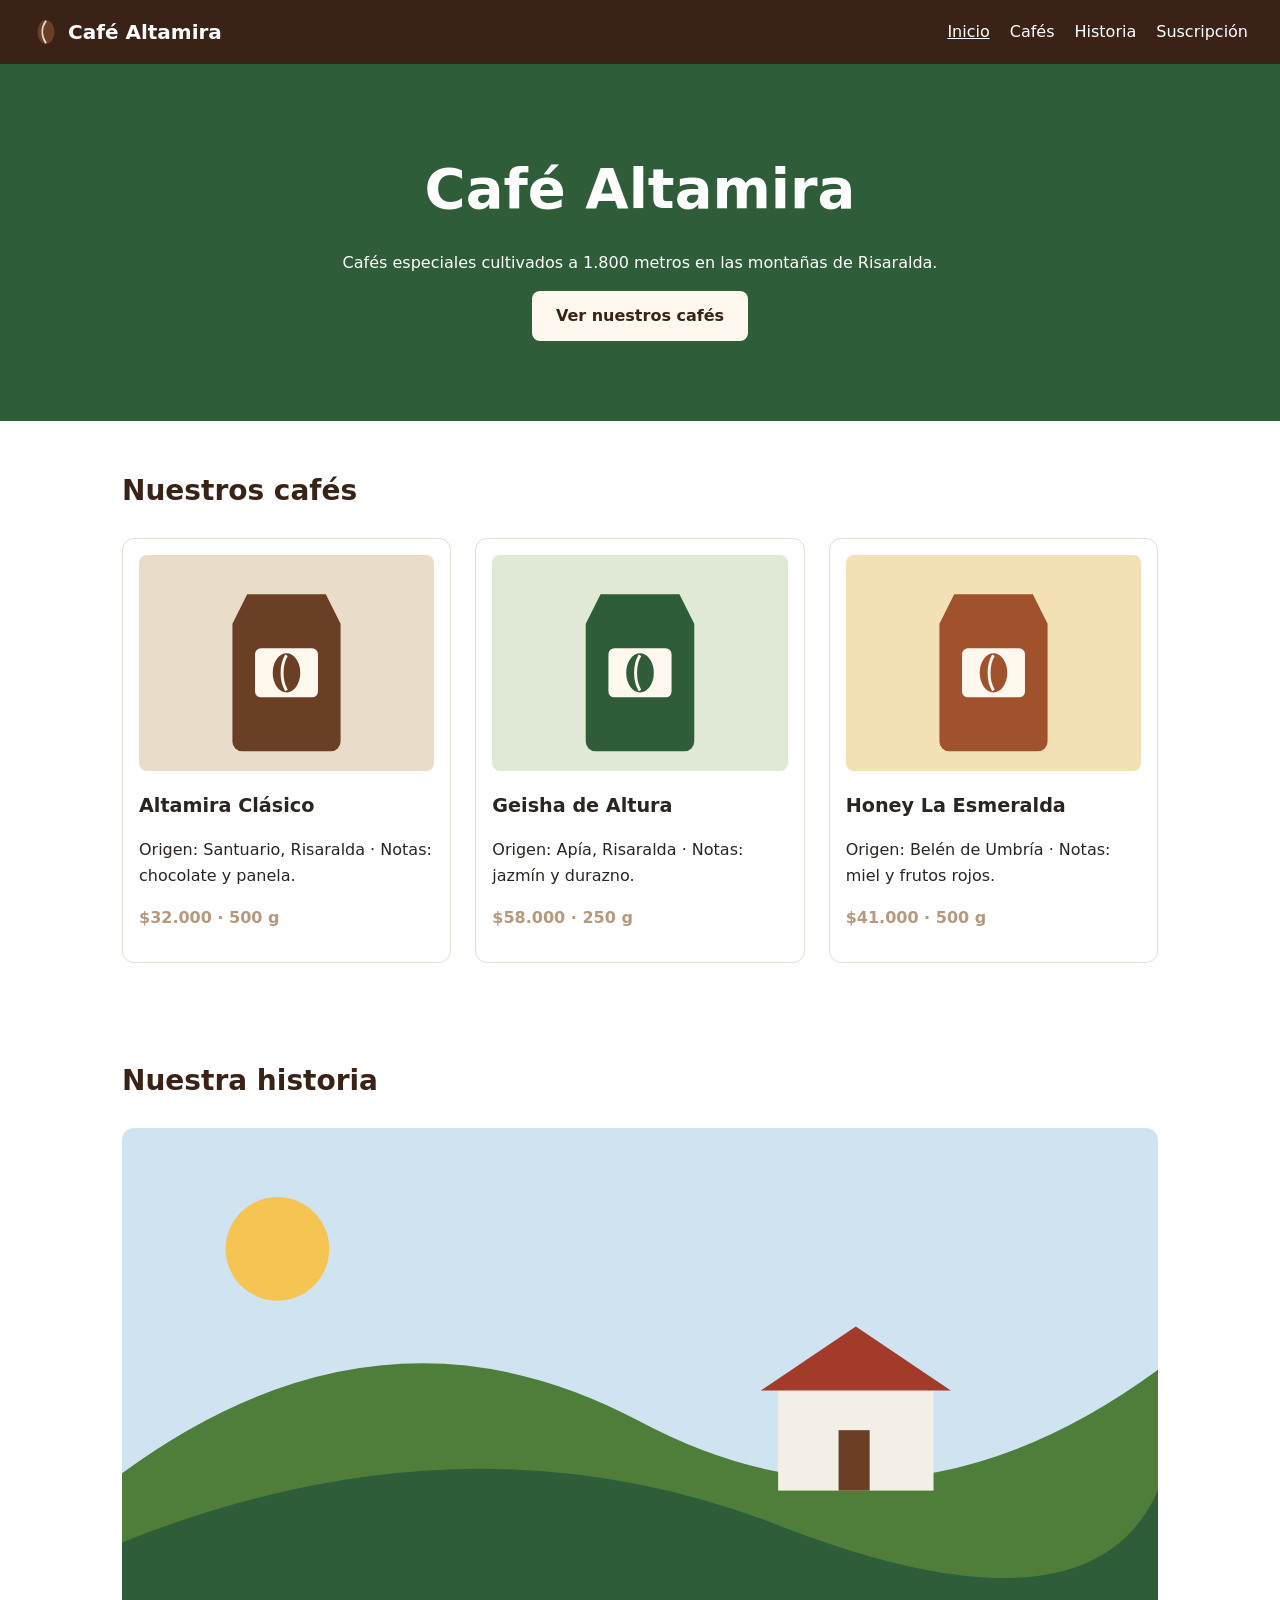
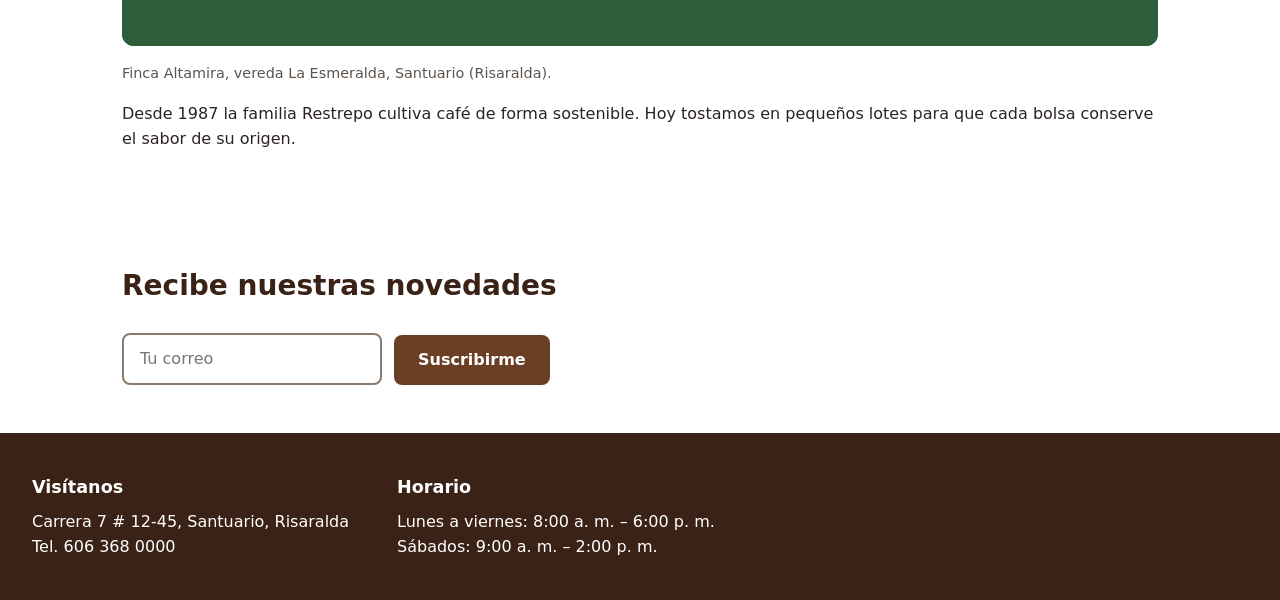
==== cafe-altamira/index.html @ 5936d172 "primer commit" ====
<!DOCTYPE html>
<html lang="es">
<head>
  <meta charset="UTF-8">
  <meta name="viewport" content="width=device-width, initial-scale=1.0">
  <title>Café Altamira · Cafés especiales del Eje Cafetero</title>
  <link rel="stylesheet" href="css/estilos.css">
</head>
<body>
  <!-- ============================================================
       TODO G1 (parte 1): el PRIMER elemento del body debe ser un enlace
       "Saltar al contenido" con class="saltar" que lleve a #contenido.
       ============================================================ -->

  <!-- ============================================================
       EJEMPLO RESUELTO 1 · Encabezado y navegación
       - <header> es un landmark: el lector de pantalla lo anuncia como "banner".
       - <nav> con aria-label distingue este menú de otros menús de la página.
       - Los enlaces van en una lista <ul>: el lector anuncia "lista, 4 elementos".
       ============================================================ -->
  <header class="encabezado">
    <a class="logo" href="index.html">
      <img src="img/grano.svg" alt="" width="28" height="28">
      Café Altamira
    </a>
    <nav aria-label="Principal">
      <ul class="menu">
        <li><a href="index.html" aria-current="page">Inicio</a></li>
        <li><a href="#cafes">Cafés</a></li>
        <li><a href="#historia">Historia</a></li>
        <li><a href="#suscripcion">Suscripción</a></li>
      </ul>
    </nav>
  </header>

  <!-- TODO G1 (parte 2): este div es el contenido principal.
       Conviértelo en <main id="contenido"> (y cierra con </main>). -->
  <div class="contenido">

    <!-- TODO G1 (parte 3): el título de la portada es un div con letra grande.
         Debe ser el ÚNICO <h1> de la página. -->
    <div class="hero">
      <div class="titulo-grande">Café Altamira</div>
      <p>Cafés especiales cultivados a 1.800 metros en las montañas de Risaralda.</p>
      <a class="boton" href="#cafes">Ver nuestros cafés</a>
    </div>

    <!-- ============================================================
         TODO G2 · Catálogo
         - El contenedor debe ser <section id="cafes"> con un <h2>.
         - Cada producto debe ser un <article> con el nombre en <h3>.
         - Cada imagen necesita un alt que describa el producto (no el nombre del archivo).
         ============================================================ -->
    <div class="seccion" id="cafes">
      <div class="subtitulo">Nuestros cafés</div>
      <div class="productos">
        <div class="producto">
          <img src="img/cafe-clasico.svg" width="300" height="220">
          <div class="nombre">Altamira Clásico</div>
          <p>Origen: Santuario, Risaralda · Notas: chocolate y panela.</p>
          <p class="precio">$32.000 · 500 g</p>
        </div>
        <div class="producto">
          <img src="img/cafe-geisha.svg" width="300" height="220">
          <div class="nombre">Geisha de Altura</div>
          <p>Origen: Apía, Risaralda · Notas: jazmín y durazno.</p>
          <p class="precio">$58.000 · 250 g</p>
        </div>
        <div class="producto">
          <img src="img/cafe-honey.svg" width="300" height="220">
          <div class="nombre">Honey La Esmeralda</div>
          <p>Origen: Belén de Umbría · Notas: miel y frutos rojos.</p>
          <p class="precio">$41.000 · 500 g</p>
        </div>
      </div>
    </div>

    <!-- ============================================================
         EJEMPLO RESUELTO 2 · Sección con figura
         - aria-labelledby une la sección con su título: el lector la anuncia
           como "región, Nuestra historia".
         - <figure> + <figcaption> asocian la imagen con su pie de foto.
         - El alt describe lo que se VE; el figcaption agrega contexto.
         ============================================================ -->
    <section id="historia" class="seccion" aria-labelledby="historia-titulo">
      <h2 id="historia-titulo">Nuestra historia</h2>
      <figure class="figura">
        <img src="img/finca.svg" width="600" height="300"
             alt="Casa de la finca con techo rojo entre montañas verdes cubiertas de cafetales">
        <figcaption>Finca Altamira, vereda La Esmeralda, Santuario (Risaralda).</figcaption>
      </figure>
      <p>Desde 1987 la familia Restrepo cultiva café de forma sostenible. Hoy tostamos
        en pequeños lotes para que cada bolsa conserve el sabor de su origen.</p>
    </section>

    <!-- ============================================================
         TODO G3 · Suscripción
         - Usa <section id="suscripcion"> con un <h2> y un <form> real.
         - El campo de correo necesita: <label for="...">, type="email", id y required.
         - El "botón" es un div con onclick: cámbialo por <button type="submit">.
         ============================================================ -->
    <div class="seccion" id="suscripcion">
      <div class="subtitulo">Recibe nuestras novedades</div>
      <div class="formulario">
        <input type="text" placeholder="Tu correo">
        <div class="boton" onclick="alert('¡Gracias!')">Suscribirme</div>
      </div>
    </div>

  </div>

  <!-- ============================================================
       TODO G4 · Pie de página
       - El contenedor debe ser <footer>.
       - La dirección y el teléfono van dentro de <address>.
       - El horario es una tabla de datos: <table> con <caption>,
         y celdas de encabezado <th scope="col"> / <th scope="row">.
       ============================================================ -->
  <div class="pie">
    <div>
      <div class="pie-titulo">Visítanos</div>
      <div>Carrera 7 # 12-45, Santuario, Risaralda</div>
      <div>Tel. 606 368 0000</div>
    </div>
    <div>
      <div class="pie-titulo">Horario</div>
      <div>Lunes a viernes: 8:00 a. m. – 6:00 p. m.</div>
      <div>Sábados: 9:00 a. m. – 2:00 p. m.</div>
    </div>
  </div>
</body>
</html>
---- cafe-altamira/css/estilos.css ----
/* ===== Café Altamira · estilos base ===== */
:root {
  --cafe: #6b3e26;
  --cafe-oscuro: #3b2216;
  --verde: #2f5d3a;
  --crema: #fff8ee;
  --texto: #2b2420;
}

* { box-sizing: border-box; }

body {
  margin: 0;
  font-family: system-ui, "Segoe UI", Arial, sans-serif;
  color: var(--texto);
  background: #ffffff;
  line-height: 1.6;
}

/* TODO G1 (parte 4): esta regla esconde el foco y deja sin guía a quien
   navega con teclado. Bórrala y agrega una regla :focus-visible con un
   outline visible (por ejemplo 3px solid). */
*:focus { outline: none; }

/* Enlace "Saltar al contenido": oculto hasta que recibe el foco */
.saltar {
  position: absolute;
  left: 1rem;
  top: -3rem;
  padding: .5rem 1rem;
  background: var(--cafe-oscuro);
  color: #fff;
  z-index: 10;
}
.saltar:focus { top: 1rem; }

/* ----- Encabezado ----- */
.encabezado {
  display: flex;
  flex-wrap: wrap;
  justify-content: space-between;
  align-items: center;
  gap: 1rem;
  padding: 1rem 2rem;
  background: var(--cafe-oscuro);
}
.logo {
  display: flex;
  align-items: center;
  gap: .5rem;
  color: #fff;
  font-weight: 700;
  font-size: 1.25rem;
  text-decoration: none;
}
.menu {
  display: flex;
  flex-wrap: wrap;
  gap: .5rem 1.25rem;
  list-style: none;
  margin: 0;
  padding: 0;
}
.menu a { color: #fff; text-decoration: none; }
.menu a:hover,
.menu a[aria-current="page"] { text-decoration: underline; }

/* ----- Portada ----- */
.hero {
  padding: 5rem 2rem;
  text-align: center;
  background: var(--verde);
  color: #fff;
}
.hero h1,
.titulo-grande {
  margin: 0 0 .5rem;
  font-size: clamp(2rem, 6vw, 3.5rem);
  font-weight: 800;
}
.boton {
  display: inline-block;
  padding: .75rem 1.5rem;
  border: 0;
  border-radius: .5rem;
  background: var(--crema);
  color: var(--cafe-oscuro);
  font: inherit;
  font-weight: 700;
  text-decoration: none;
  cursor: pointer;
}

/* ----- Secciones ----- */
.seccion {
  max-width: 1100px;
  margin: 0 auto;
  padding: 3rem 2rem;
}
.seccion h2,
.subtitulo {
  font-size: 1.75rem;
  font-weight: 700;
  margin: 0 0 1.5rem;
  color: var(--cafe-oscuro);
}

/* ----- Catálogo ----- */
.productos {
  display: grid;
  grid-template-columns: repeat(auto-fit, minmax(240px, 1fr));
  gap: 1.5rem;
}
.producto {
  padding: 1rem;
  border: 1px solid #e6dccf;
  border-radius: .75rem;
  background: #fff;
}
.producto img { width: 100%; height: auto; border-radius: .5rem; }
.producto h3,
.nombre { font-size: 1.2rem; font-weight: 700; margin: .75rem 0 .25rem; }

/* TODO G2 (parte 4): este color tiene un contraste de 2.7:1 sobre blanco.
   WCAG AA pide 4.5:1. Cámbialo por uno más oscuro (por ejemplo var(--cafe)). */
.precio {
  font-weight: 700;
  color: #b59a7e;
}

/* ----- Historia ----- */
.figura { margin: 0 0 1rem; }
.figura img { width: 100%; height: auto; border-radius: .75rem; }
.figura figcaption { font-size: .9rem; color: #5c534d; margin-top: .5rem; }

/* ----- Suscripción ----- */
.formulario {
  display: flex;
  flex-wrap: wrap;
  gap: .75rem;
  align-items: flex-end;
}
.formulario label { display: block; font-weight: 600; margin-bottom: .25rem; }
.formulario input {
  padding: .7rem 1rem;
  min-width: 260px;
  border: 2px solid #8a7a6d;
  border-radius: .5rem;
  font: inherit;
}
.formulario .boton { background: var(--cafe); color: #fff; }

/* ----- Pie ----- */
.pie {
  display: flex;
  flex-wrap: wrap;
  gap: 3rem;
  padding: 2.5rem 2rem;
  background: var(--cafe-oscuro);
  color: #fff;
}
.pie h2,
.pie-titulo { font-size: 1.1rem; font-weight: 700; margin: 0 0 .5rem; }
.pie address { font-style: normal; }
.pie a { color: #fff; }
.pie table { border-collapse: collapse; }
.pie caption { text-align: left; font-weight: 700; margin-bottom: .5rem; }
.pie th,
.pie td { text-align: left; padding: .25rem 1rem .25rem 0; }
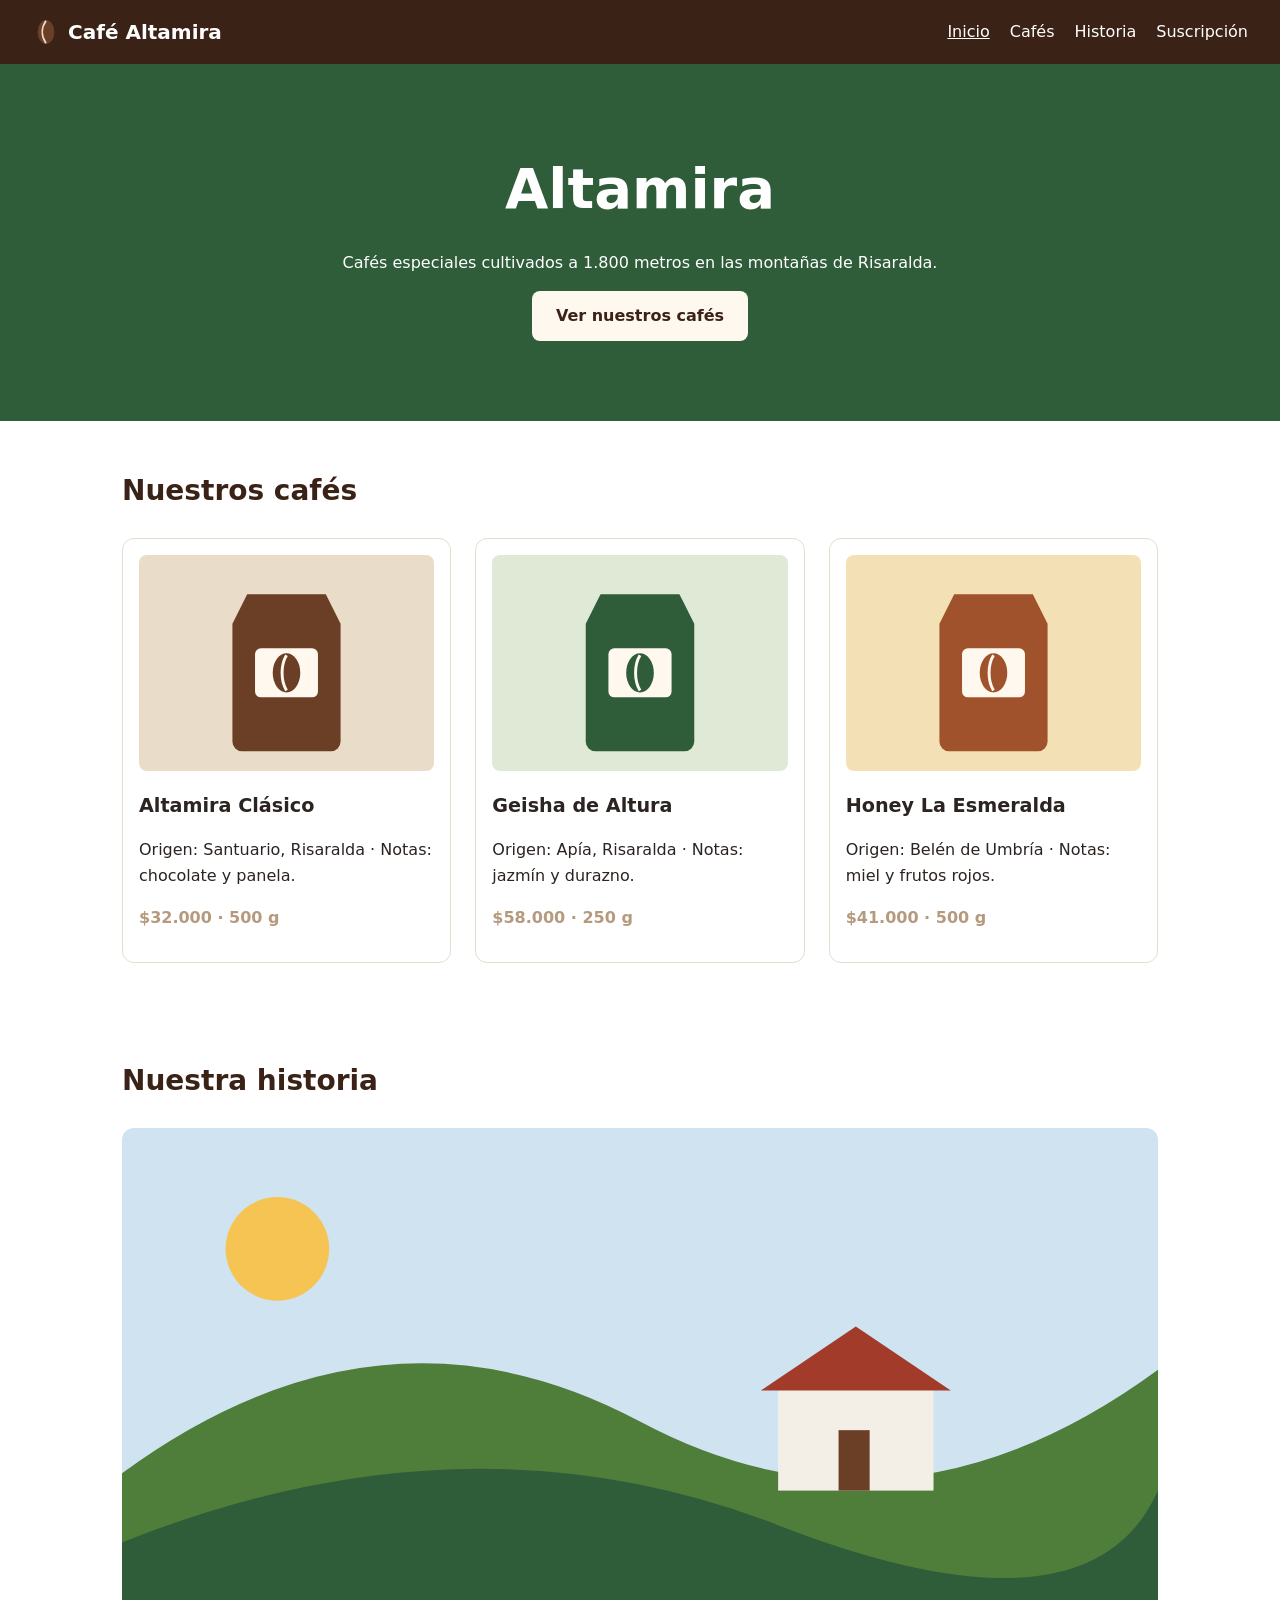
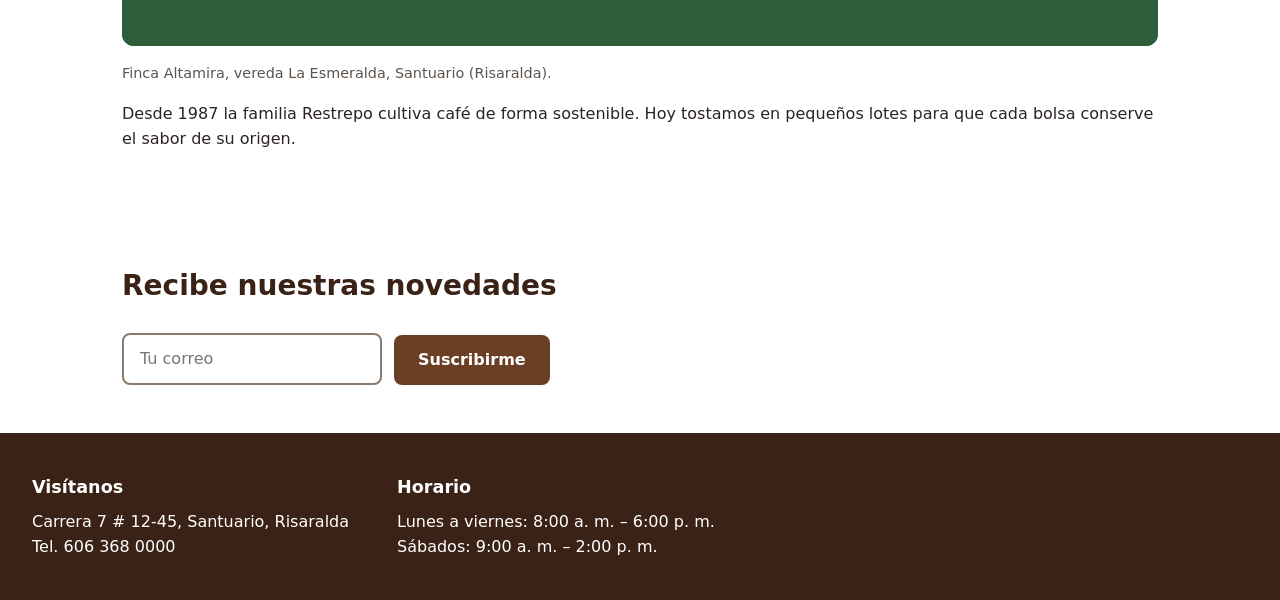
==== commit 5f14c5fd: "agregado g1 (closes #1)" ====
--- a/cafe-altamira/index.html
+++ b/cafe-altamira/index.html
@@ -11,7 +11,7 @@
        TODO G1 (parte 1): el PRIMER elemento del body debe ser un enlace
        "Saltar al contenido" con class="saltar" que lleve a #contenido.
        ============================================================ -->
-
+    <a class="saltar" href="#contenido">Saltar al contenido</a>
   <!-- ============================================================
        EJEMPLO RESUELTO 1 · Encabezado y navegación
        - <header> es un landmark: el lector de pantalla lo anuncia como "banner".
@@ -35,12 +35,12 @@
 
   <!-- TODO G1 (parte 2): este div es el contenido principal.
        Conviértelo en <main id="contenido"> (y cierra con </main>). -->
-  <div class="contenido">
+  <main class="contenido">
 
     <!-- TODO G1 (parte 3): el título de la portada es un div con letra grande.
          Debe ser el ÚNICO <h1> de la página. -->
     <div class="hero">
-      <div class="titulo-grande">Café Altamira</div>
+      <h1> Altamira</h1>
       <p>Cafés especiales cultivados a 1.800 metros en las montañas de Risaralda.</p>
       <a class="boton" href="#cafes">Ver nuestros cafés</a>
     </div>
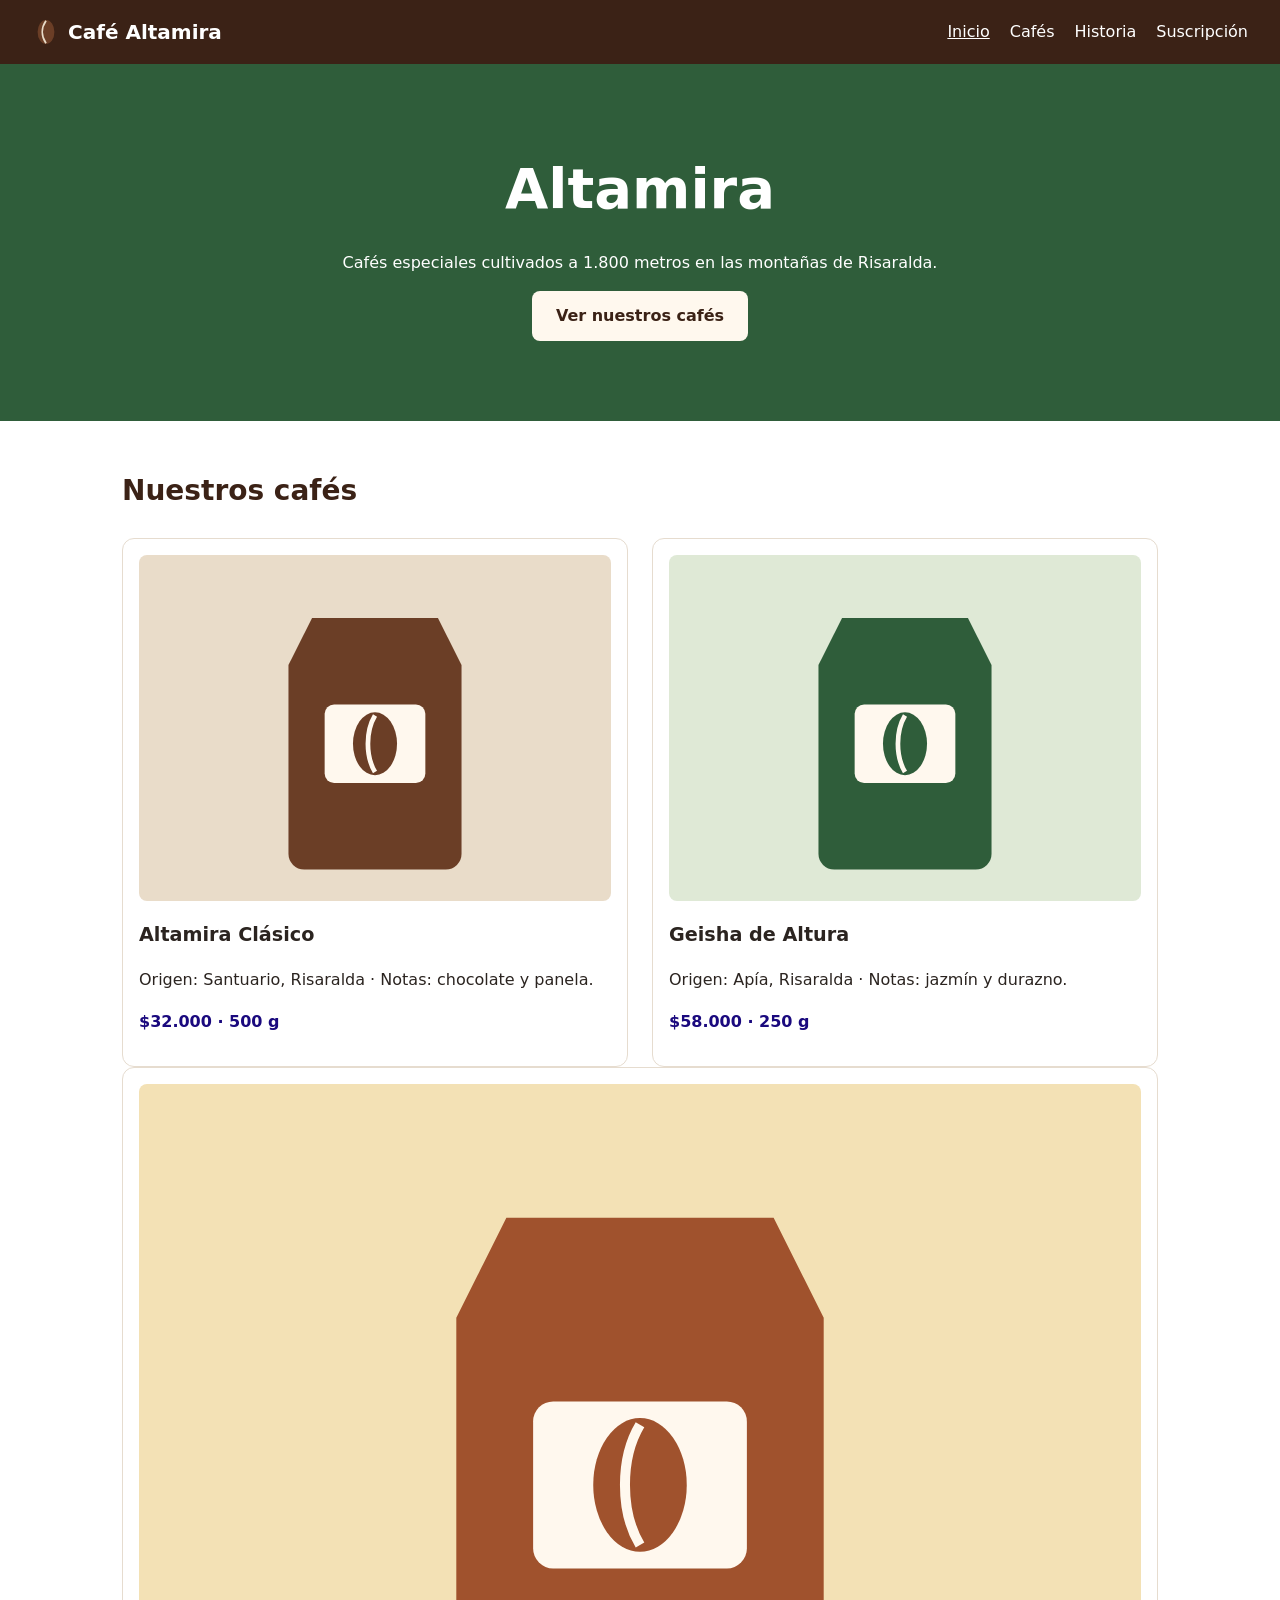
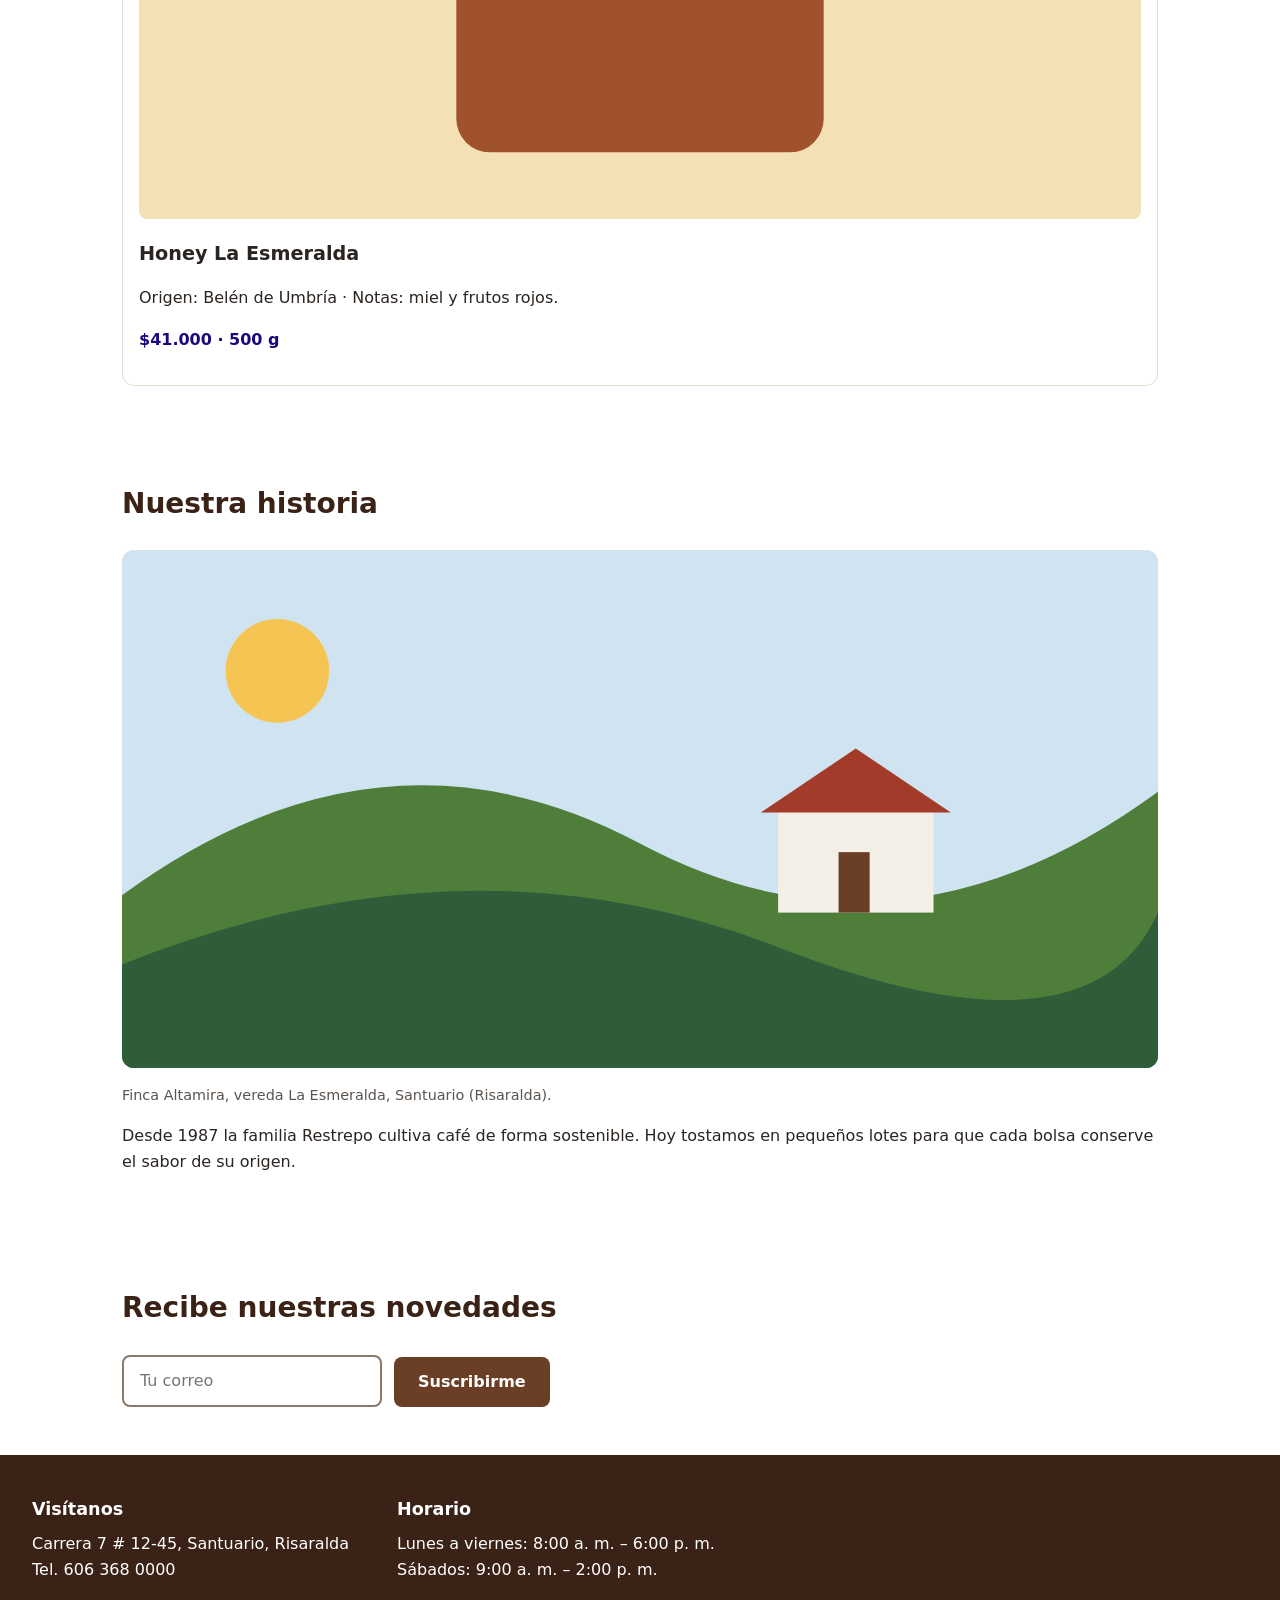
==== commit be19b5f4: "agregado g2 (closes #2)" ====
--- a/cafe-altamira/index.html
+++ b/cafe-altamira/index.html
@@ -51,29 +51,31 @@
          - Cada producto debe ser un <article> con el nombre en <h3>.
          - Cada imagen necesita un alt que describa el producto (no el nombre del archivo).
          ============================================================ -->
-    <div class="seccion" id="cafes">
-      <div class="subtitulo">Nuestros cafés</div>
+    <section class="seccion" id="cafes">
+      <h2>Nuestros cafés</h2>
       <div class="productos">
-        <div class="producto">
-          <img src="img/cafe-clasico.svg" width="300" height="220">
-          <div class="nombre">Altamira Clásico</div>
+        <article class="producto">
+          <img src="img/cafe-clasico.svg" alt="cafe clasico" width="300" height="220">
+          <h3>Altamira Clásico</h3>
           <p>Origen: Santuario, Risaralda · Notas: chocolate y panela.</p>
           <p class="precio">$32.000 · 500 g</p>
-        </div>
-        <div class="producto">
-          <img src="img/cafe-geisha.svg" width="300" height="220">
-          <div class="nombre">Geisha de Altura</div>
+        </article>
+        <article class="producto">
+          <img src="img/cafe-geisha.svg" alt="cafe Geisha" width="300" height="220">
+          <h3>Geisha de Altura</h3>
           <p>Origen: Apía, Risaralda · Notas: jazmín y durazno.</p>
           <p class="precio">$58.000 · 250 g</p>
         </div>
-        <div class="producto">
-          <img src="img/cafe-honey.svg" width="300" height="220">
-          <div class="nombre">Honey La Esmeralda</div>
+        </article>
+        <article class="producto">
+          <img src="img/cafe-honey.svg" alt="cafe Honey" width="300" height="220">
+          <h3>Honey La Esmeralda</h3>
           <p>Origen: Belén de Umbría · Notas: miel y frutos rojos.</p>
           <p class="precio">$41.000 · 500 g</p>
         </div>
+        </article>
       </div>
-    </div>
+    </section>
 
     <!-- ============================================================
          EJEMPLO RESUELTO 2 · Sección con figura
--- a/cafe-altamira/css/estilos.css
+++ b/cafe-altamira/css/estilos.css
@@ -125,7 +125,7 @@
    WCAG AA pide 4.5:1. Cámbialo por uno más oscuro (por ejemplo var(--cafe)). */
 .precio {
   font-weight: 700;
-  color: #b59a7e;
+  color: #1a097e;
 }
 
 /* ----- Historia ----- */
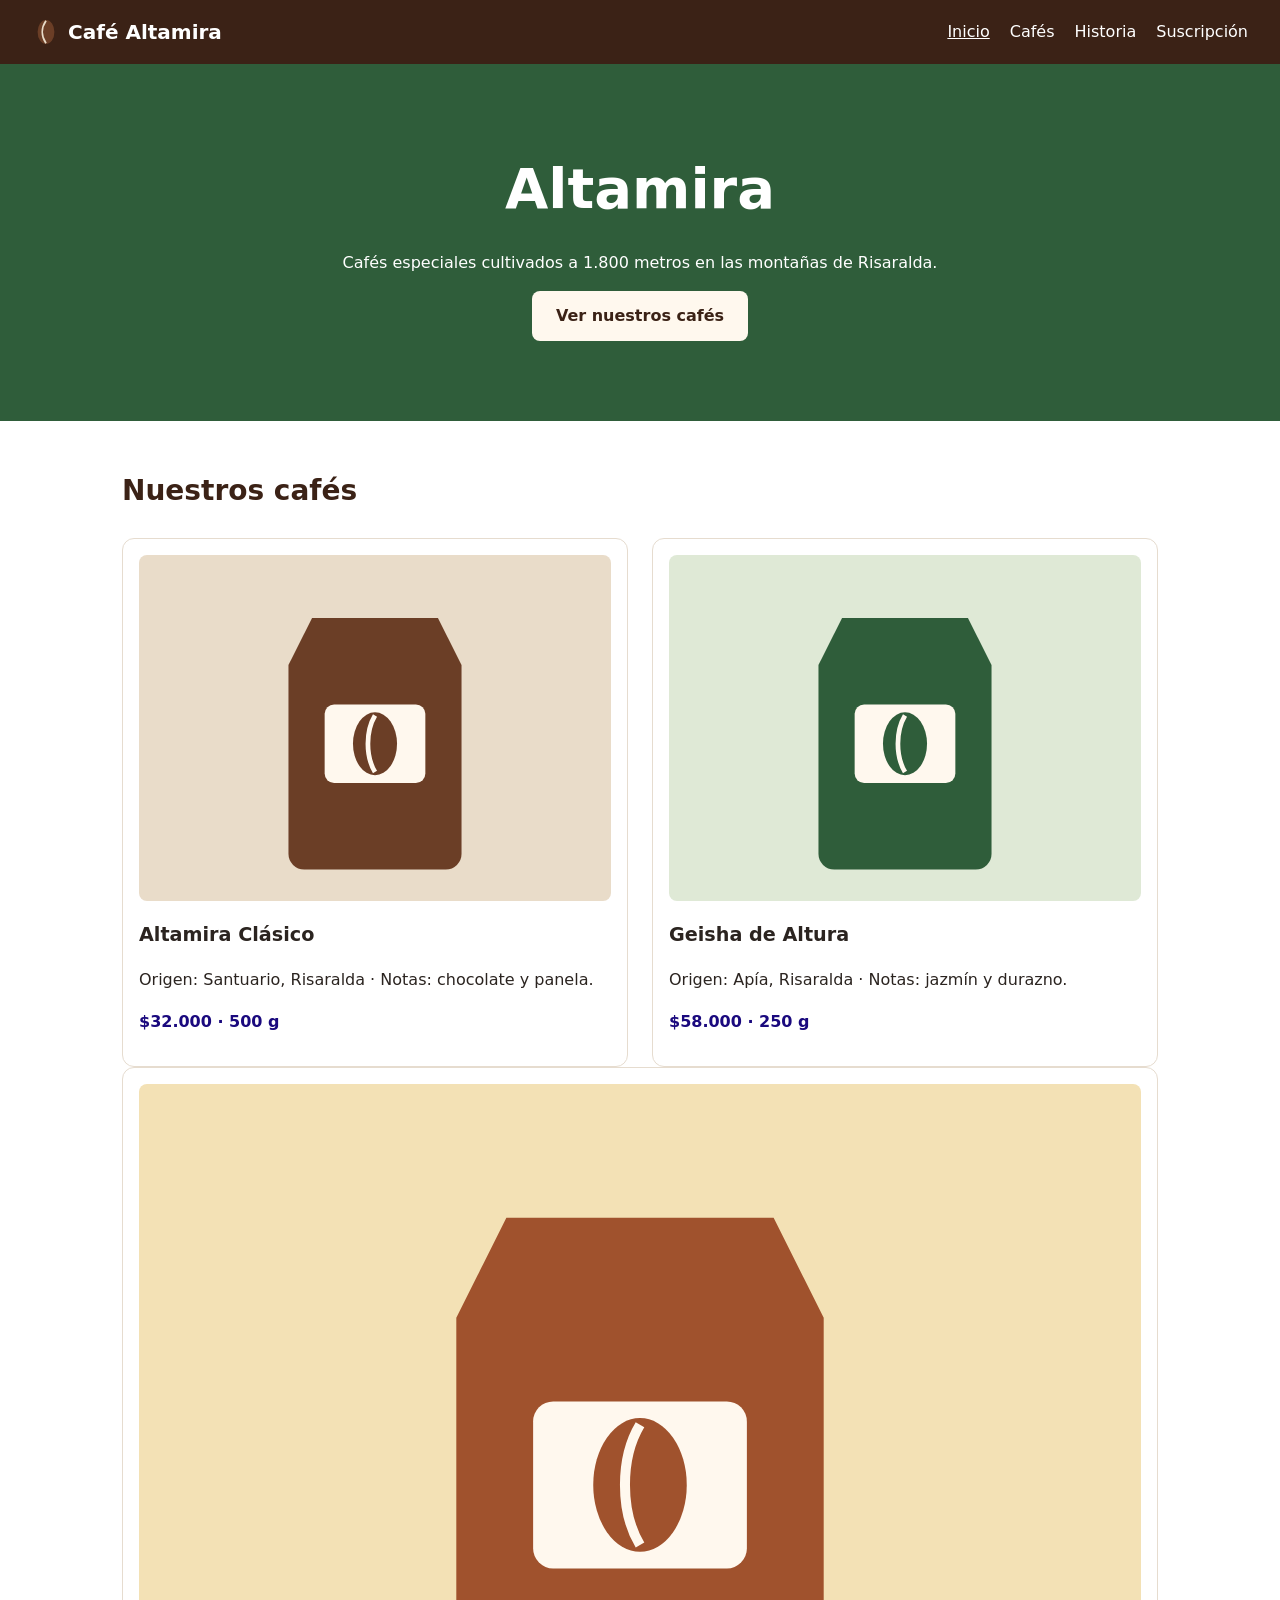
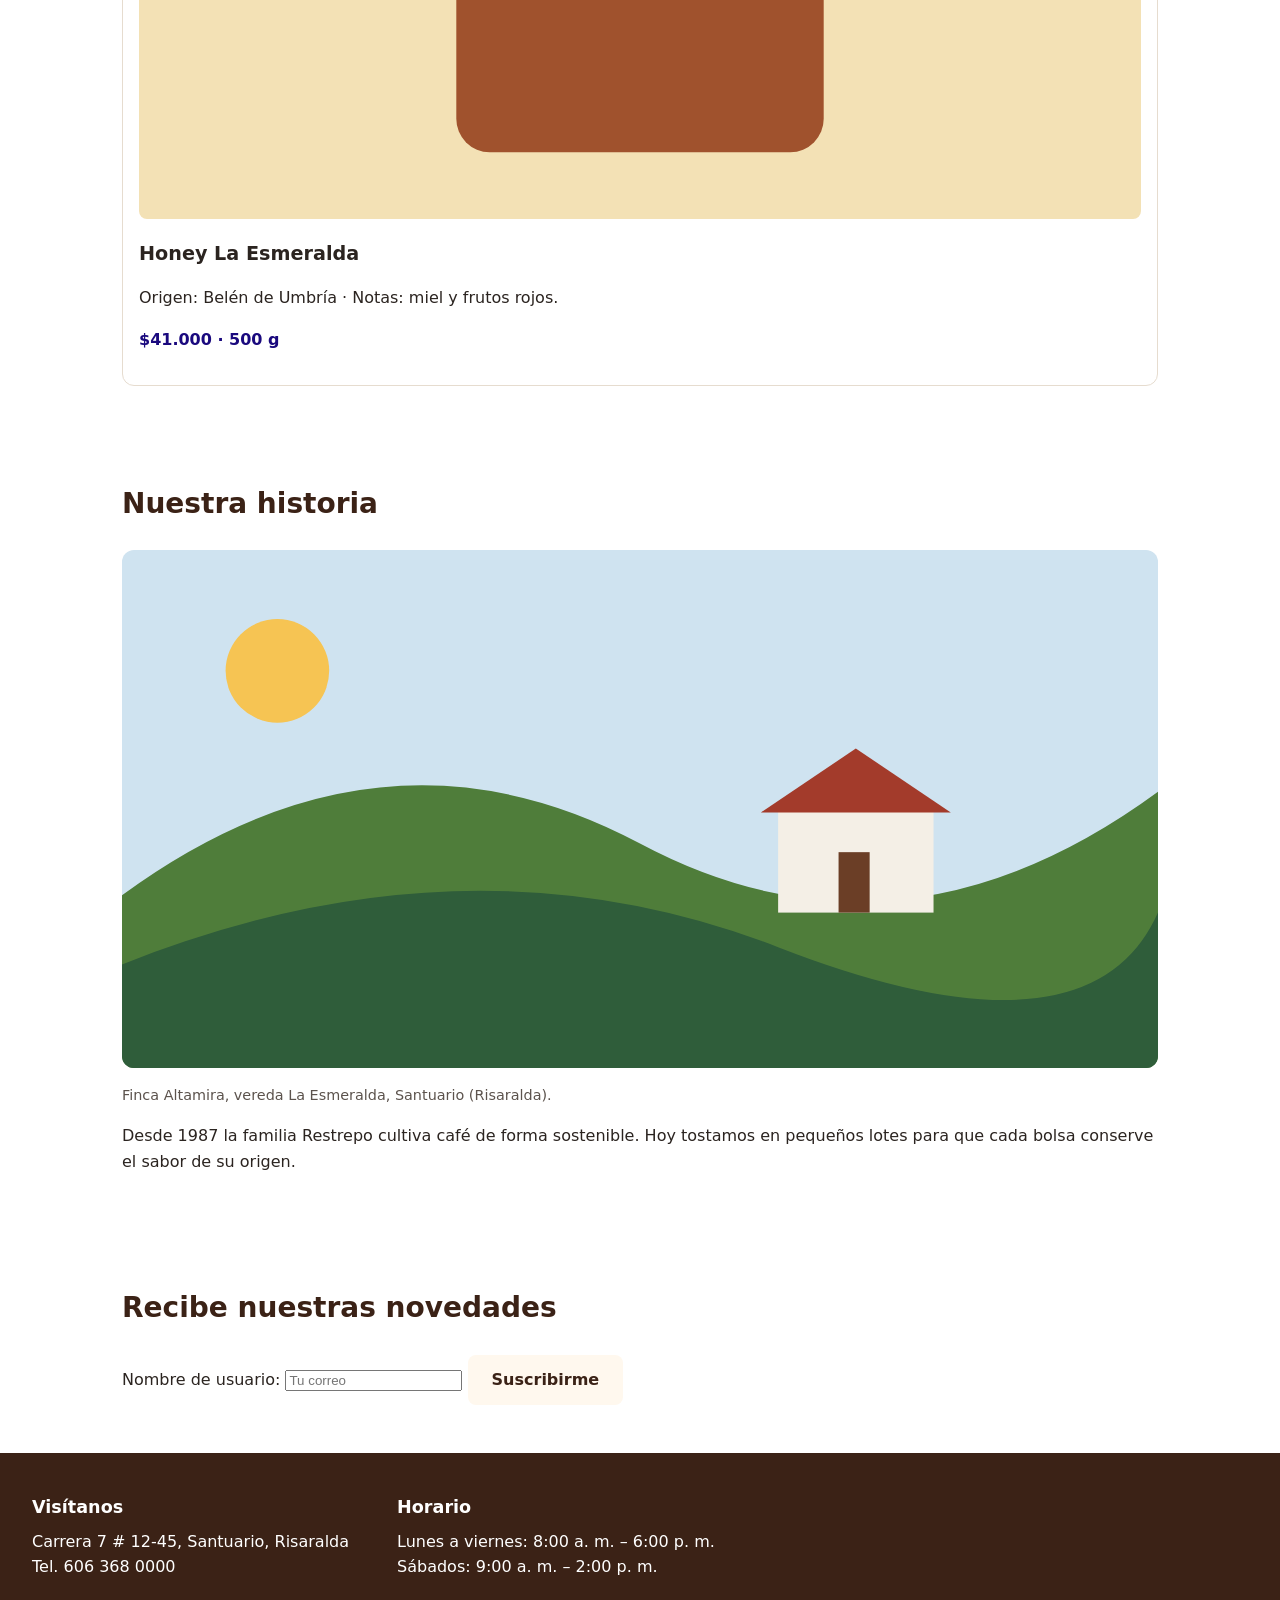
==== commit 7817f972: "agregado g3 (closes #3)" ====
--- a/cafe-altamira/index.html
+++ b/cafe-altamira/index.html
@@ -101,16 +101,16 @@
          - El campo de correo necesita: <label for="...">, type="email", id y required.
          - El "botón" es un div con onclick: cámbialo por <button type="submit">.
          ============================================================ -->
-    <div class="seccion" id="suscripcion">
-      <div class="subtitulo">Recibe nuestras novedades</div>
-      <div class="formulario">
-        <input type="text" placeholder="Tu correo">
-        <div class="boton" onclick="alert('¡Gracias!')">Suscribirme</div>
-      </div>
-    </div>
+    <section id="suscripcion" class="seccion">
+      <h2>Recibe nuestras novedades</h2>
+      <form>
+        <label for="correito">Nombre de usuario:</label>
+        <input type="email" id="correito" placeholder="Tu correo" required>
+        <button type="submit" class="boton" onclick="alert('¡Gracias!')">Suscribirme</button>
+      </form>
+    </section>
 
-  </div>
-
+  </main>
   <!-- ============================================================
        TODO G4 · Pie de página
        - El contenedor debe ser <footer>.
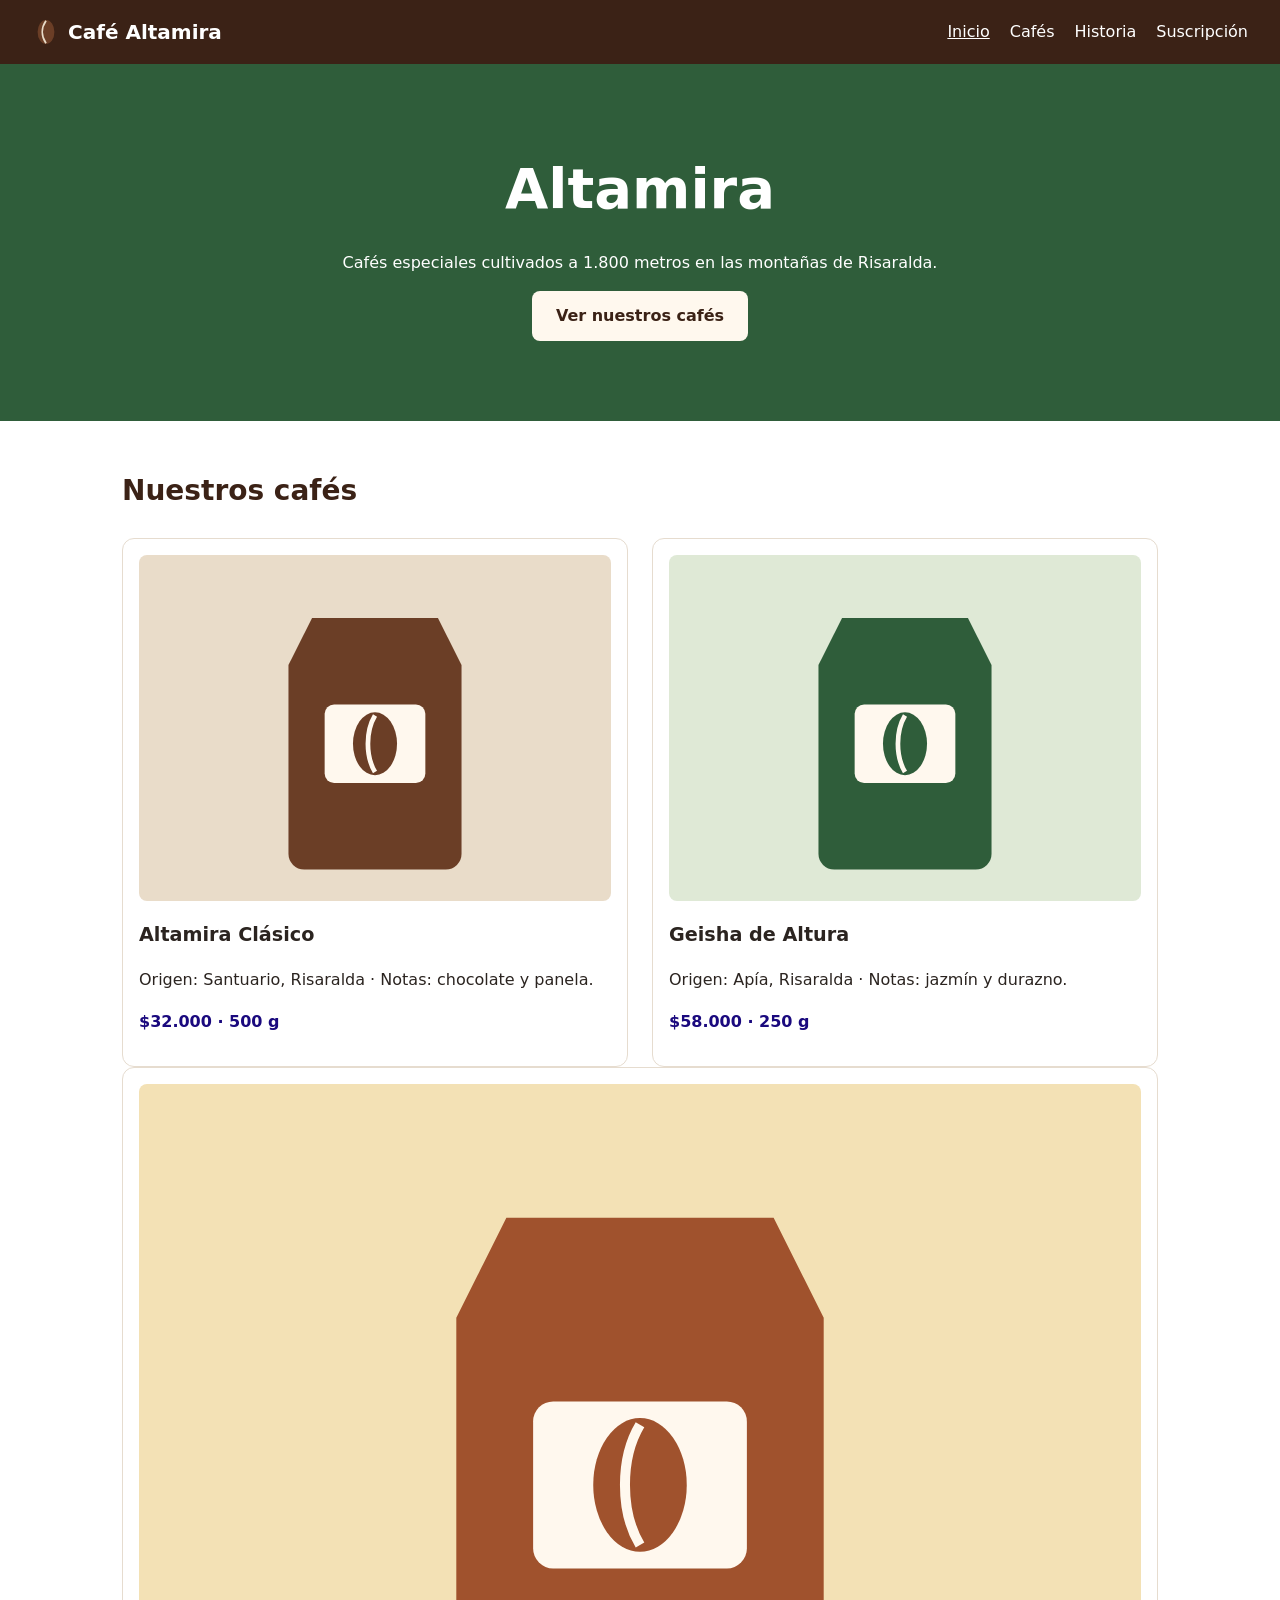
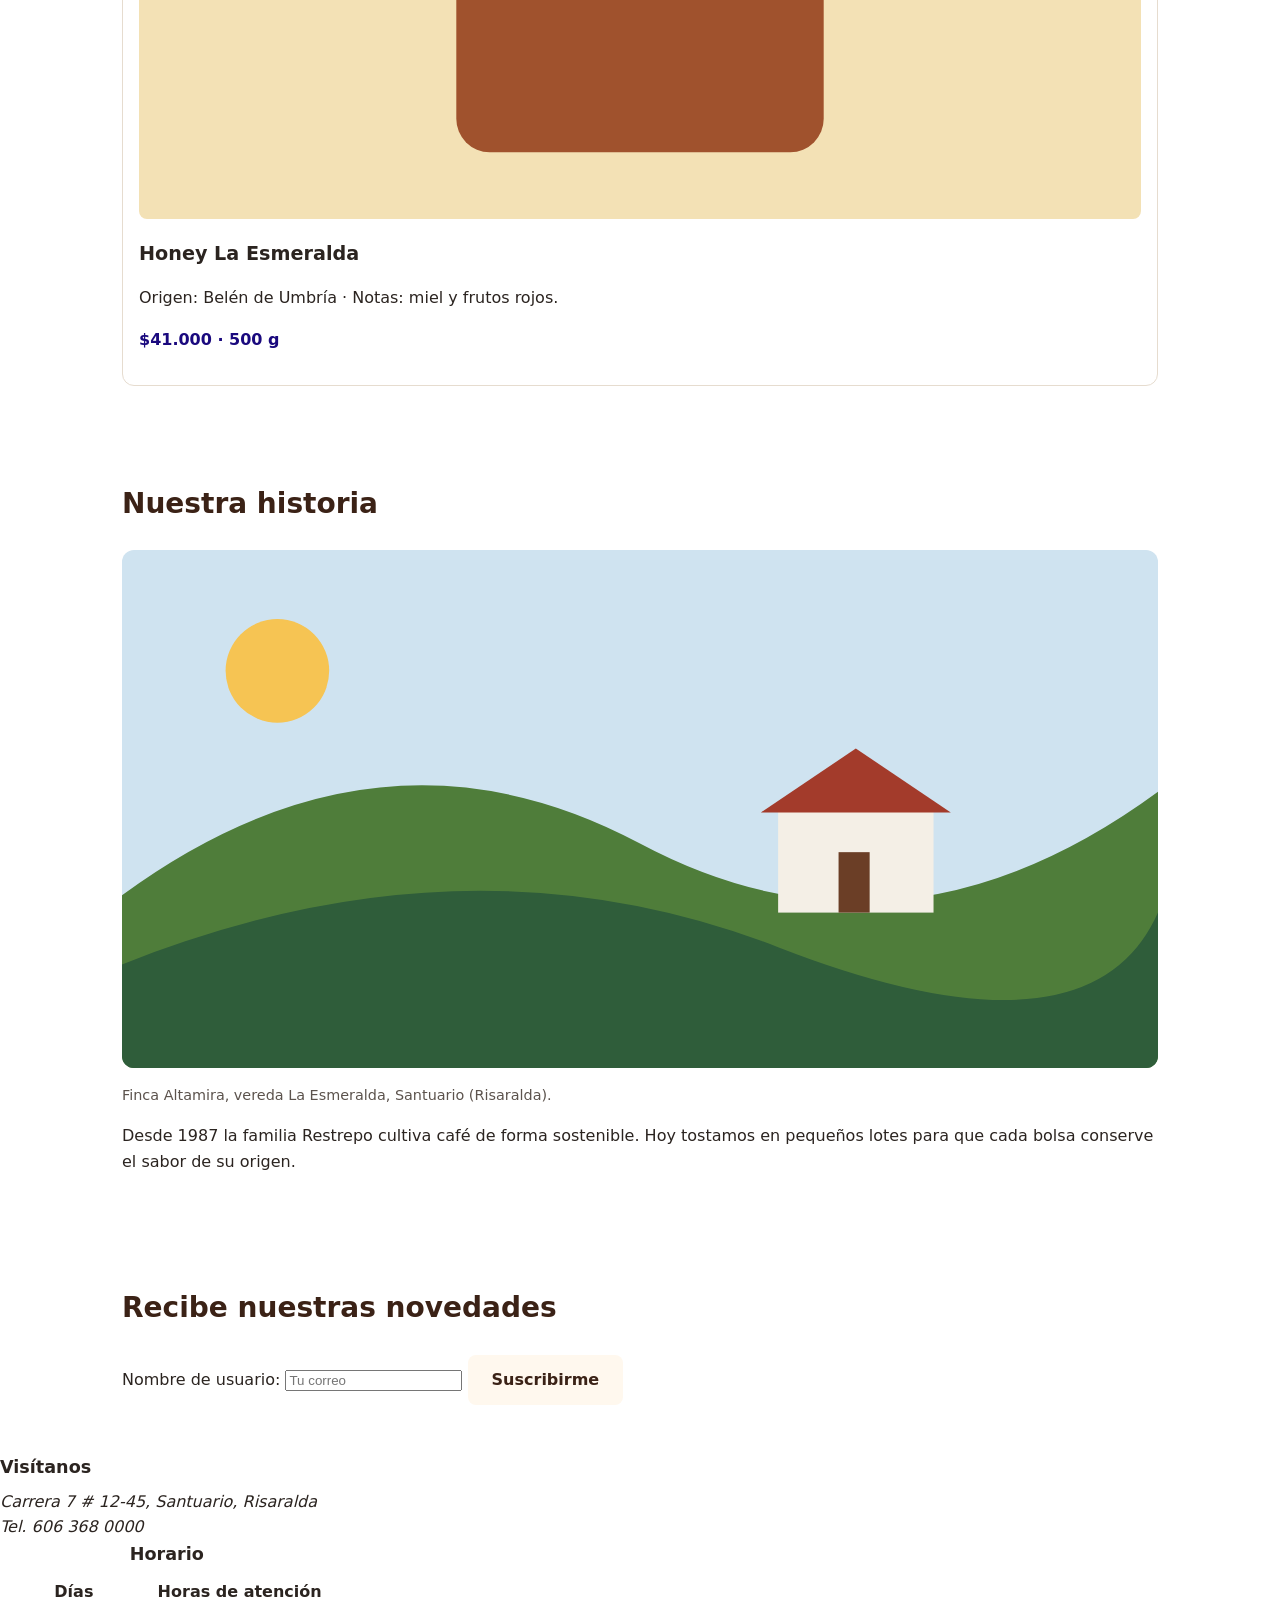
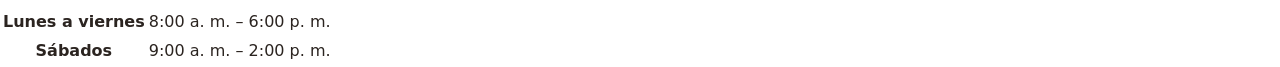
==== commit 29eacae7: "agregado g4 (closes #4)" ====
--- a/cafe-altamira/index.html
+++ b/cafe-altamira/index.html
@@ -35,7 +35,7 @@
 
   <!-- TODO G1 (parte 2): este div es el contenido principal.
        Conviértelo en <main id="contenido"> (y cierra con </main>). -->
-  <main class="contenido">
+  <main id="contenido">
 
     <!-- TODO G1 (parte 3): el título de la portada es un div con letra grande.
          Debe ser el ÚNICO <h1> de la página. -->
@@ -118,17 +118,32 @@
        - El horario es una tabla de datos: <table> con <caption>,
          y celdas de encabezado <th scope="col"> / <th scope="row">.
        ============================================================ -->
-  <div class="pie">
+  <footer>
     <div>
       <div class="pie-titulo">Visítanos</div>
-      <div>Carrera 7 # 12-45, Santuario, Risaralda</div>
-      <div>Tel. 606 368 0000</div>
+      <address>Carrera 7 # 12-45, Santuario, Risaralda</address>
+      <address>Tel. 606 368 0000</address>
     </div>
-    <div>
-      <div class="pie-titulo">Horario</div>
-      <div>Lunes a viernes: 8:00 a. m. – 6:00 p. m.</div>
-      <div>Sábados: 9:00 a. m. – 2:00 p. m.</div>
-    </div>
-  </div>
+    <table>
+      <caption class="pie-titulo">Horario</caption>
+        <thead>
+          <tr>
+            <th scope="col">Días</th>
+            <th scope="col">Horas de atención</th>
+          </tr>
+        </thead>
+        <tbody>
+          <tr>
+            <th scope="row">Lunes a viernes</th>
+            <td>8:00 a. m. – 6:00 p. m.</td>
+          </tr>
+          <tr>
+            <th scope="row">Sábados</th>
+            <td>9:00 a. m. – 2:00 p. m.</td>
+          </tr>
+        </tbody>
+    </table>
+  </footer>
 </body>
 </html>
+
--- a/cafe-altamira/css/estilos.css
+++ b/cafe-altamira/css/estilos.css
@@ -20,7 +20,9 @@
 /* TODO G1 (parte 4): esta regla esconde el foco y deja sin guía a quien
    navega con teclado. Bórrala y agrega una regla :focus-visible con un
    outline visible (por ejemplo 3px solid). */
-*:focus { outline: none; }
+*:focus-visible {
+  outline: 3px solid;
+}
 
 /* Enlace "Saltar al contenido": oculto hasta que recibe el foco */
 .saltar {
